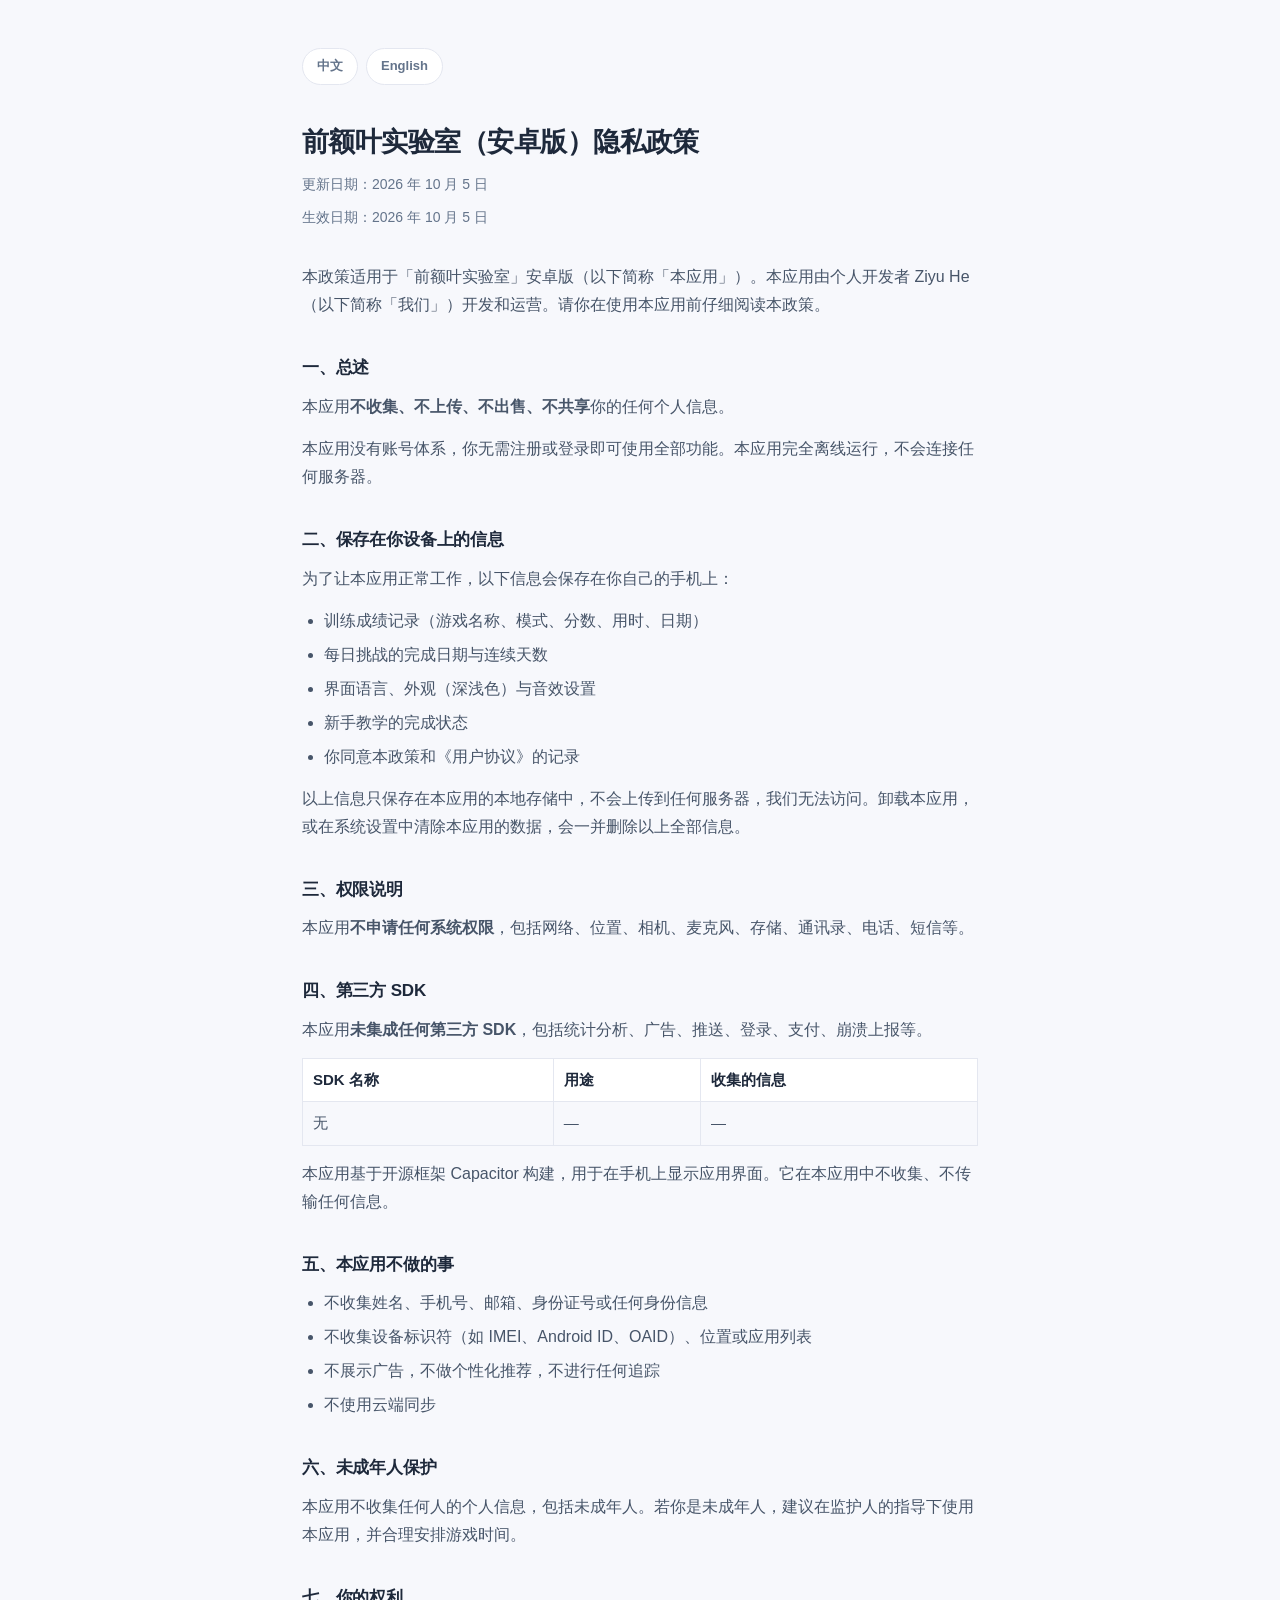
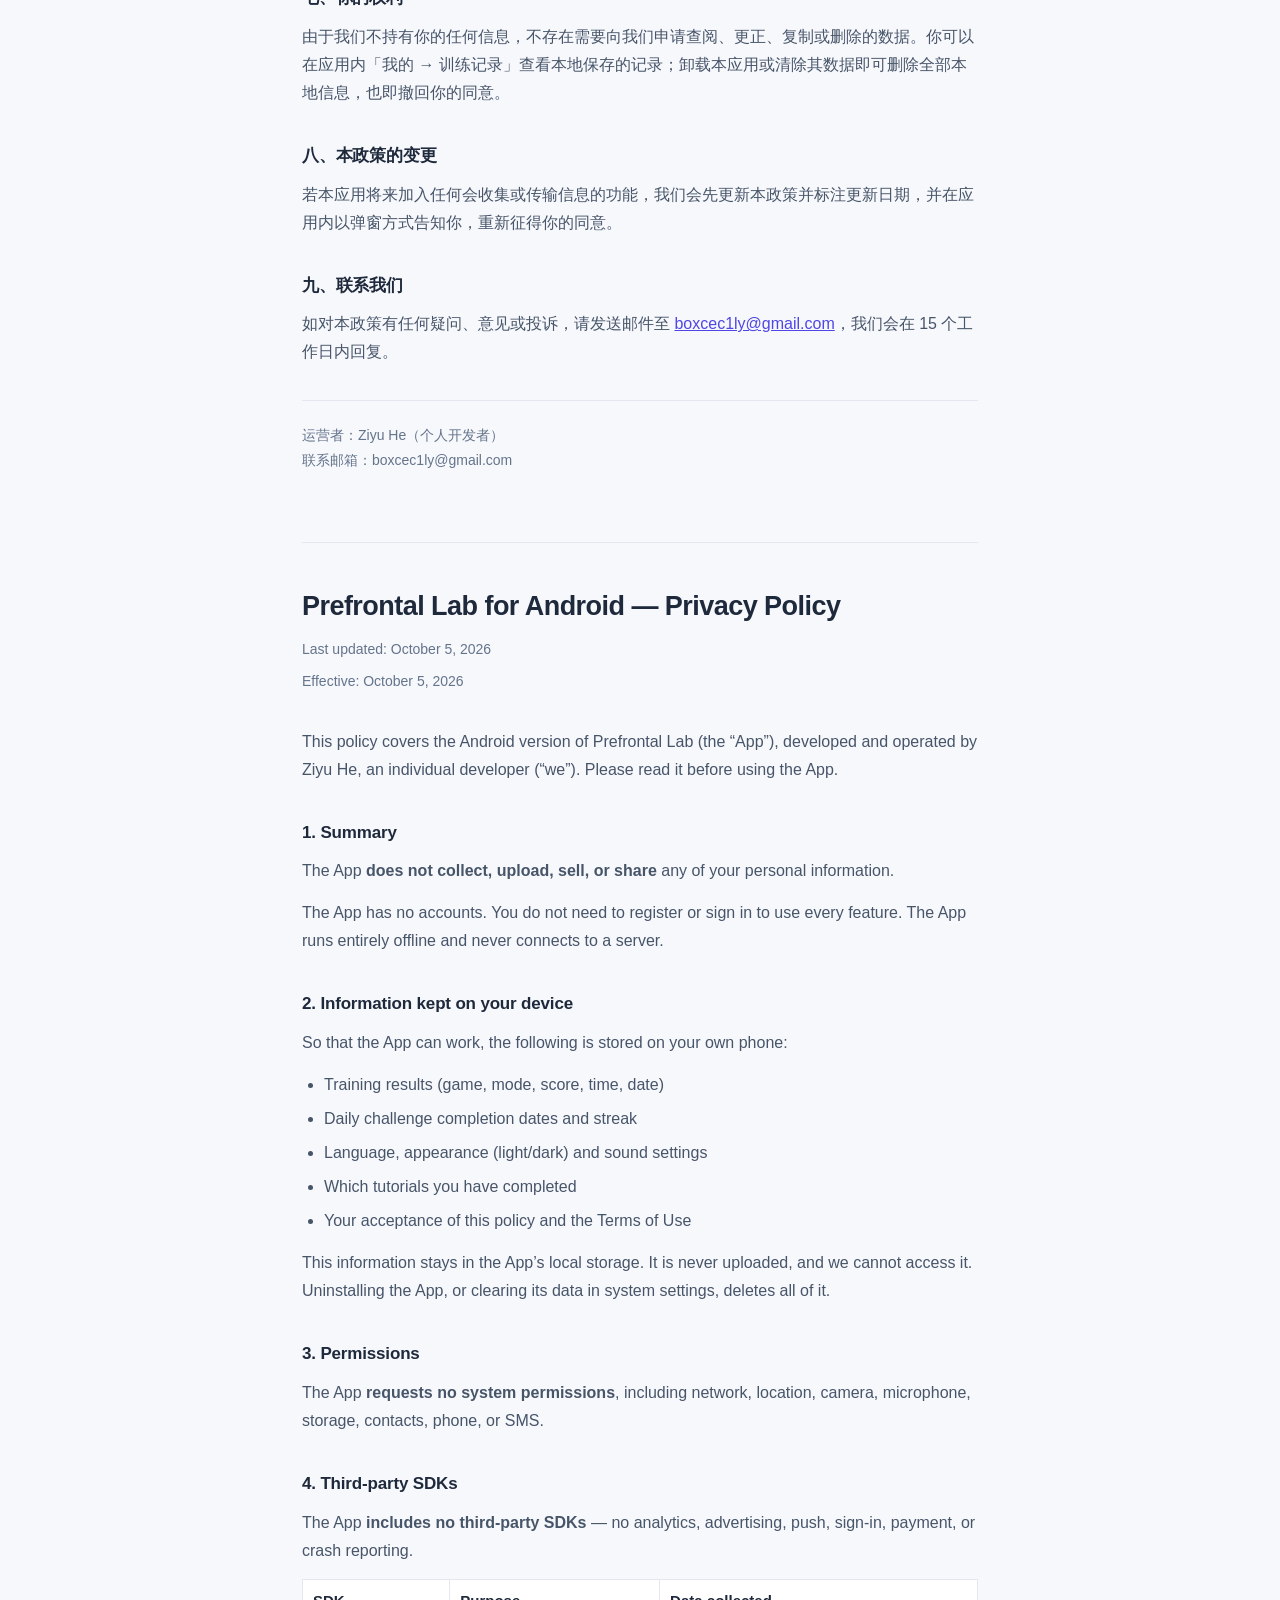
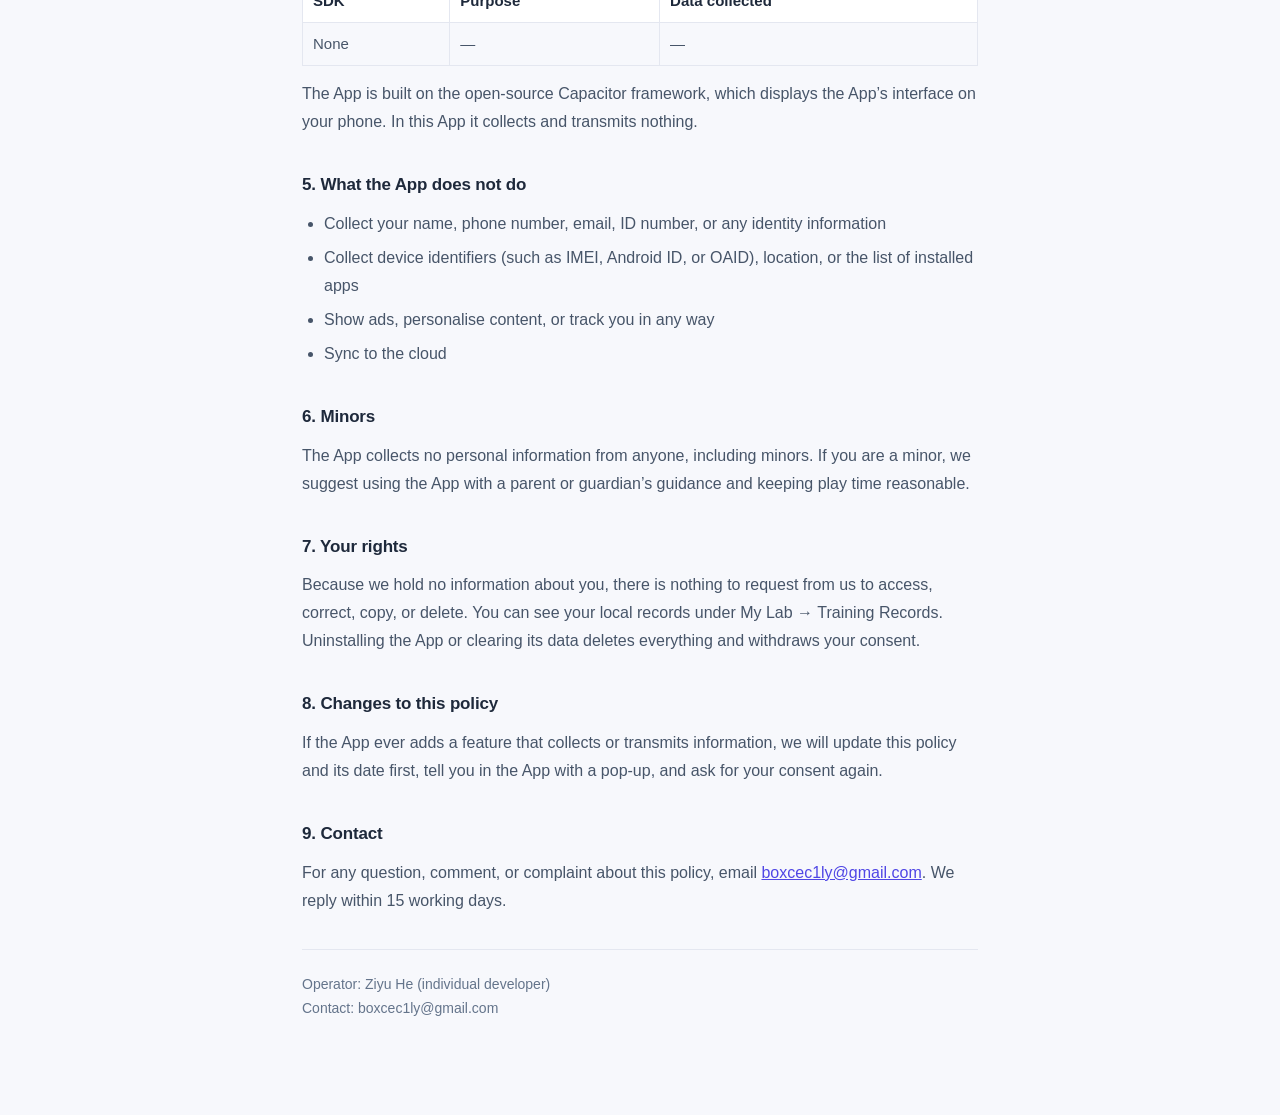
==== android-privacy.html @ dcae9379 "Add the Android privacy policy and terms of use Standalone pages for the TapTap listing and the Andr" ====
<!DOCTYPE html>
<html lang="zh-Hans">
<head>
<meta charset="utf-8">
<meta name="viewport" content="width=device-width, initial-scale=1">
<title>隐私政策（安卓版）· 前额叶实验室 / Privacy Policy (Android) · Prefrontal Lab</title>
<style>
  :root {
    --ground: #F7F8FC; --surface: #FFFFFF; --line: #E4E7F0;
    --ink: #1E293B; --soft: #475569; --muted: #64748B; --accent: #4F46E5;
  }
  @media (prefers-color-scheme: dark) {
    :root:not([data-theme="light"]) {
      --ground: #0D1119; --surface: #161B27; --line: #262E3E;
      --ink: #E8ECF5; --soft: #C3CBD9; --muted: #8D99AE; --accent: #8B92F8;
    }
  }
  :root[data-theme="dark"] {
      --ground: #0D1119; --surface: #161B27; --line: #262E3E;
      --ink: #E8ECF5; --soft: #C3CBD9; --muted: #8D99AE; --accent: #8B92F8;
    }
  * { box-sizing: border-box; }
  body {
    margin: 0; background: var(--ground); color: var(--ink);
    font-family: -apple-system, BlinkMacSystemFont, "SF Pro Text", "PingFang SC",
                 "Hiragino Sans GB", "Microsoft YaHei", "Helvetica Neue", sans-serif;
    font-size: 16px; line-height: 1.75; -webkit-font-smoothing: antialiased;
  }
  .wrap { max-width: 720px; margin: 0 auto; padding: 48px 22px 80px; }
  .lang { display: flex; gap: 8px; margin-bottom: 34px; }
  .lang a {
    padding: 6px 14px; border-radius: 99px; text-decoration: none;
    font-size: 13px; font-weight: 700; color: var(--muted);
    background: var(--surface); border: 1px solid var(--line);
  }
  .lang a:hover { color: var(--accent); border-color: var(--accent); }
  h1 { font-size: 27px; font-weight: 800; letter-spacing: -.02em; margin: 0 0 6px; }
  .updated { color: var(--muted); font-size: 14px; margin: 0 0 34px; }
  h2 { font-size: 17px; font-weight: 700; margin: 34px 0 10px; letter-spacing: -.01em; }
  p { margin: 0 0 14px; color: var(--soft); }
  ul { margin: 0 0 14px; padding-left: 22px; color: var(--soft); }
  li { margin-bottom: 6px; }
  a { color: var(--accent); }
  .entity { margin-top: 34px; padding-top: 22px; border-top: 1px solid var(--line);
            color: var(--muted); font-size: 14px; }
  section + section { margin-top: 70px; padding-top: 40px; border-top: 1px solid var(--line); }

  .meta { color: var(--muted); font-size: 14px; margin: -26px 0 34px; }
  table { width: 100%; border-collapse: collapse; margin: 0 0 14px; font-size: 15px; color: var(--soft); }
  th, td { text-align: left; padding: 8px 10px; border: 1px solid var(--line); vertical-align: top; }
  th { color: var(--ink); font-weight: 700; background: var(--surface); }
</style>
<script>
  // 安卓 App 内打开时会带上 ?theme=dark / light，让页面跟随 App 自己的深浅色设置。
  (function () {
    var m = /[?&]theme=(dark|light)/.exec(location.search);
    if (m) document.documentElement.setAttribute('data-theme', m[1]);
    // App 内打开时去掉顶部的中英切换（App 只显示当前语言那一份）。
    var l = /[?&]lang=(zh|en)/.exec(location.search);
    if (l) document.documentElement.setAttribute('data-only', l[1]);
  })();
</script>
<style>
  :root[data-only="zh"] #en, :root[data-only="en"] #zh, :root[data-only] .lang { display: none; }
  :root[data-only] .wrap { padding-top: 28px; }
</style>
</head>
<body>
<div class="wrap">
  <div class="lang">
    <a href="#zh">中文</a>
    <a href="#en">English</a>
  </div>

  <section id="zh">
    <h1>前额叶实验室（安卓版）隐私政策</h1>
    <p class="updated">更新日期：2026 年 10 月 5 日</p>
    <p class="meta">生效日期：2026 年 10 月 5 日</p>

    <p>本政策适用于「前额叶实验室」安卓版（以下简称「本应用」）。本应用由个人开发者 Ziyu He（以下简称「我们」）开发和运营。请你在使用本应用前仔细阅读本政策。</p>

    <h2>一、总述</h2>
    <p>本应用<strong>不收集、不上传、不出售、不共享</strong>你的任何个人信息。</p>
    <p>本应用没有账号体系，你无需注册或登录即可使用全部功能。本应用完全离线运行，不会连接任何服务器。</p>

    <h2>二、保存在你设备上的信息</h2>
    <p>为了让本应用正常工作，以下信息会保存在你自己的手机上：</p>
    <ul>
      <li>训练成绩记录（游戏名称、模式、分数、用时、日期）</li>
      <li>每日挑战的完成日期与连续天数</li>
      <li>界面语言、外观（深浅色）与音效设置</li>
      <li>新手教学的完成状态</li>
      <li>你同意本政策和《用户协议》的记录</li>
    </ul>
    <p>以上信息只保存在本应用的本地存储中，不会上传到任何服务器，我们无法访问。卸载本应用，或在系统设置中清除本应用的数据，会一并删除以上全部信息。</p>

    <h2>三、权限说明</h2>
    <p>本应用<strong>不申请任何系统权限</strong>，包括网络、位置、相机、麦克风、存储、通讯录、电话、短信等。</p>

    <h2>四、第三方 SDK</h2>
    <p>本应用<strong>未集成任何第三方 SDK</strong>，包括统计分析、广告、推送、登录、支付、崩溃上报等。</p>
    <table>
      <tr><th>SDK 名称</th><th>用途</th><th>收集的信息</th></tr>
      <tr><td>无</td><td>—</td><td>—</td></tr>
    </table>
    <p>本应用基于开源框架 Capacitor 构建，用于在手机上显示应用界面。它在本应用中不收集、不传输任何信息。</p>

    <h2>五、本应用不做的事</h2>
    <ul>
      <li>不收集姓名、手机号、邮箱、身份证号或任何身份信息</li>
      <li>不收集设备标识符（如 IMEI、Android ID、OAID）、位置或应用列表</li>
      <li>不展示广告，不做个性化推荐，不进行任何追踪</li>
      <li>不使用云端同步</li>
    </ul>

    <h2>六、未成年人保护</h2>
    <p>本应用不收集任何人的个人信息，包括未成年人。若你是未成年人，建议在监护人的指导下使用本应用，并合理安排游戏时间。</p>

    <h2>七、你的权利</h2>
    <p>由于我们不持有你的任何信息，不存在需要向我们申请查阅、更正、复制或删除的数据。你可以在应用内「我的 → 训练记录」查看本地保存的记录；卸载本应用或清除其数据即可删除全部本地信息，也即撤回你的同意。</p>

    <h2>八、本政策的变更</h2>
    <p>若本应用将来加入任何会收集或传输信息的功能，我们会先更新本政策并标注更新日期，并在应用内以弹窗方式告知你，重新征得你的同意。</p>

    <h2>九、联系我们</h2>
    <p>如对本政策有任何疑问、意见或投诉，请发送邮件至 <a href="mailto:boxcec1ly@gmail.com">boxcec1ly@gmail.com</a>，我们会在 15 个工作日内回复。</p>

    <p class="entity">运营者：Ziyu He（个人开发者）<br>联系邮箱：boxcec1ly@gmail.com</p>
  </section>

  <section id="en" lang="en">
    <h1>Prefrontal Lab for Android — Privacy Policy</h1>
    <p class="updated">Last updated: October 5, 2026</p>
    <p class="meta">Effective: October 5, 2026</p>

    <p>This policy covers the Android version of Prefrontal Lab (the “App”), developed and operated by Ziyu He, an individual developer (“we”). Please read it before using the App.</p>

    <h2>1. Summary</h2>
    <p>The App <strong>does not collect, upload, sell, or share</strong> any of your personal information.</p>
    <p>The App has no accounts. You do not need to register or sign in to use every feature. The App runs entirely offline and never connects to a server.</p>

    <h2>2. Information kept on your device</h2>
    <p>So that the App can work, the following is stored on your own phone:</p>
    <ul>
      <li>Training results (game, mode, score, time, date)</li>
      <li>Daily challenge completion dates and streak</li>
      <li>Language, appearance (light/dark) and sound settings</li>
      <li>Which tutorials you have completed</li>
      <li>Your acceptance of this policy and the Terms of Use</li>
    </ul>
    <p>This information stays in the App’s local storage. It is never uploaded, and we cannot access it. Uninstalling the App, or clearing its data in system settings, deletes all of it.</p>

    <h2>3. Permissions</h2>
    <p>The App <strong>requests no system permissions</strong>, including network, location, camera, microphone, storage, contacts, phone, or SMS.</p>

    <h2>4. Third-party SDKs</h2>
    <p>The App <strong>includes no third-party SDKs</strong> — no analytics, advertising, push, sign-in, payment, or crash reporting.</p>
    <table>
      <tr><th>SDK</th><th>Purpose</th><th>Data collected</th></tr>
      <tr><td>None</td><td>—</td><td>—</td></tr>
    </table>
    <p>The App is built on the open-source Capacitor framework, which displays the App’s interface on your phone. In this App it collects and transmits nothing.</p>

    <h2>5. What the App does not do</h2>
    <ul>
      <li>Collect your name, phone number, email, ID number, or any identity information</li>
      <li>Collect device identifiers (such as IMEI, Android ID, or OAID), location, or the list of installed apps</li>
      <li>Show ads, personalise content, or track you in any way</li>
      <li>Sync to the cloud</li>
    </ul>

    <h2>6. Minors</h2>
    <p>The App collects no personal information from anyone, including minors. If you are a minor, we suggest using the App with a parent or guardian’s guidance and keeping play time reasonable.</p>

    <h2>7. Your rights</h2>
    <p>Because we hold no information about you, there is nothing to request from us to access, correct, copy, or delete. You can see your local records under My Lab → Training Records. Uninstalling the App or clearing its data deletes everything and withdraws your consent.</p>

    <h2>8. Changes to this policy</h2>
    <p>If the App ever adds a feature that collects or transmits information, we will update this policy and its date first, tell you in the App with a pop-up, and ask for your consent again.</p>

    <h2>9. Contact</h2>
    <p>For any question, comment, or complaint about this policy, email <a href="mailto:boxcec1ly@gmail.com">boxcec1ly@gmail.com</a>. We reply within 15 working days.</p>

    <p class="entity">Operator: Ziyu He (individual developer)<br>Contact: boxcec1ly@gmail.com</p>
  </section>
</div>
</body>
</html>
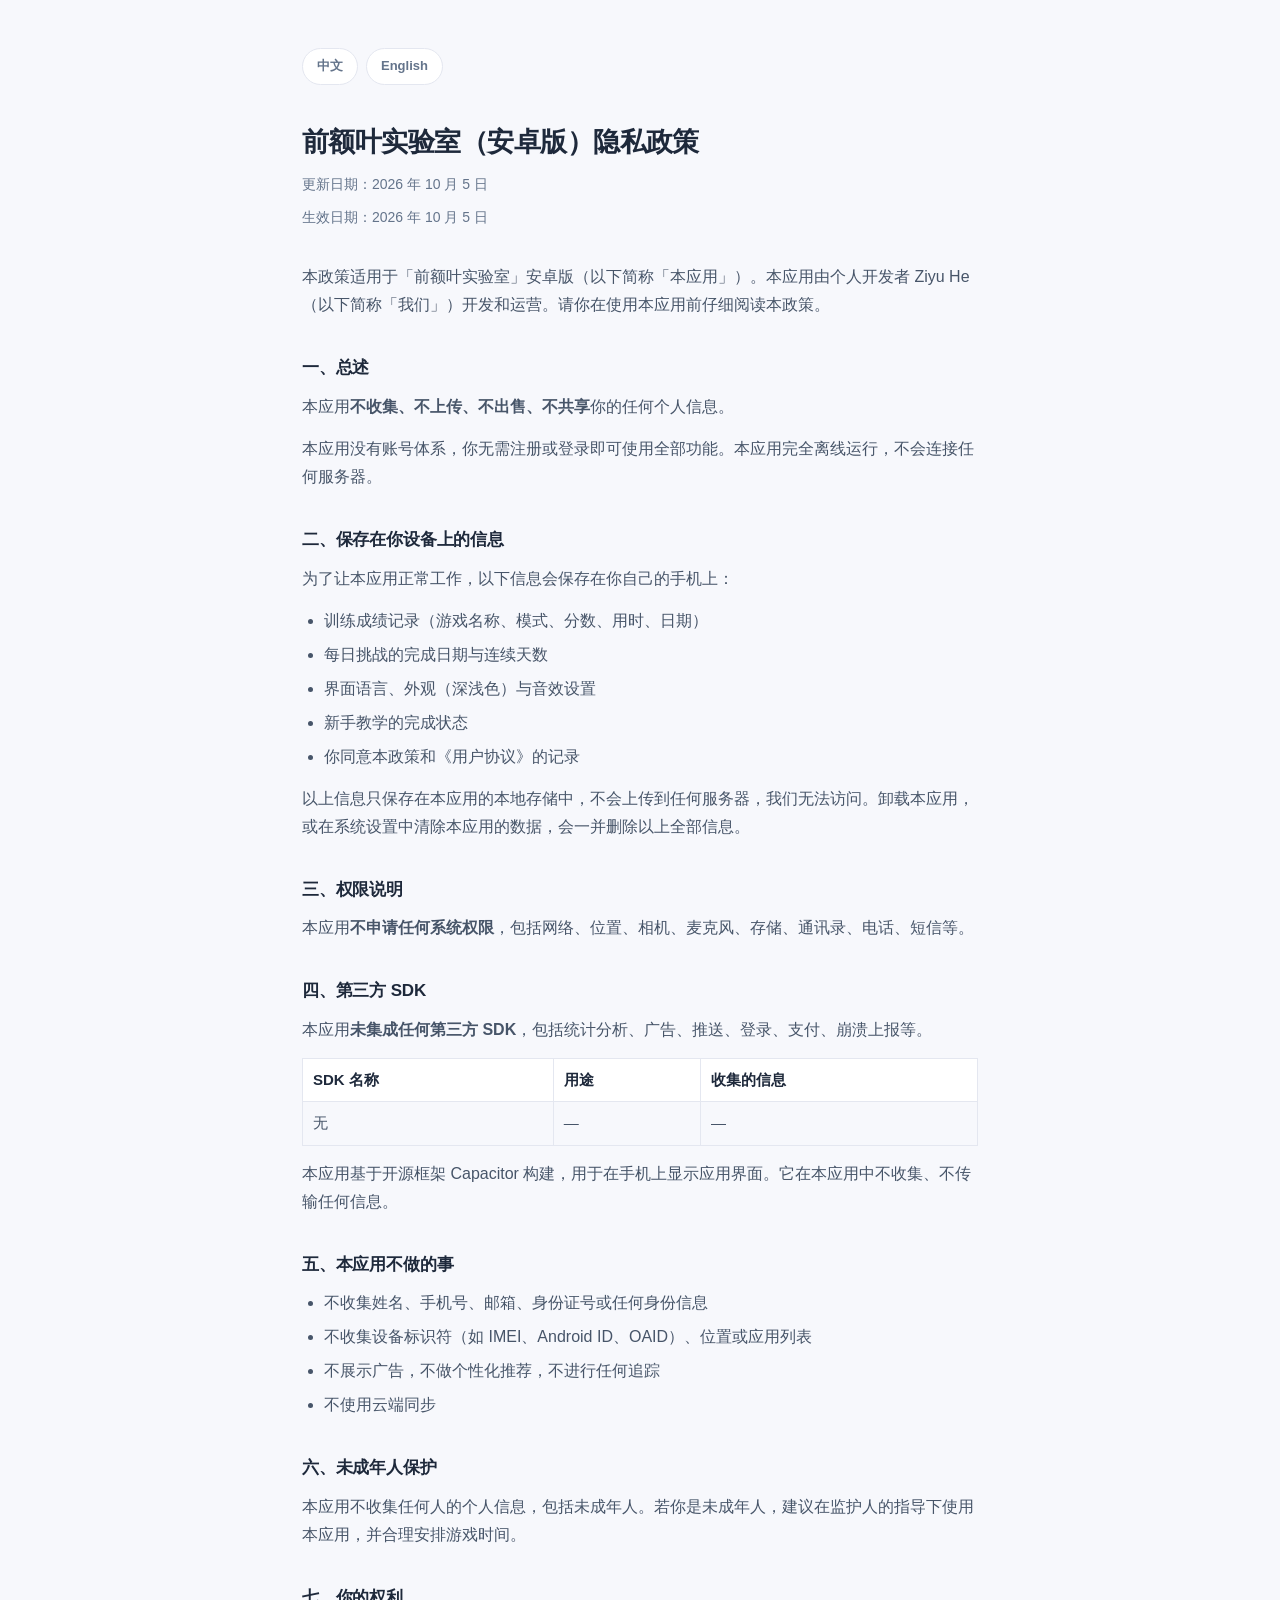
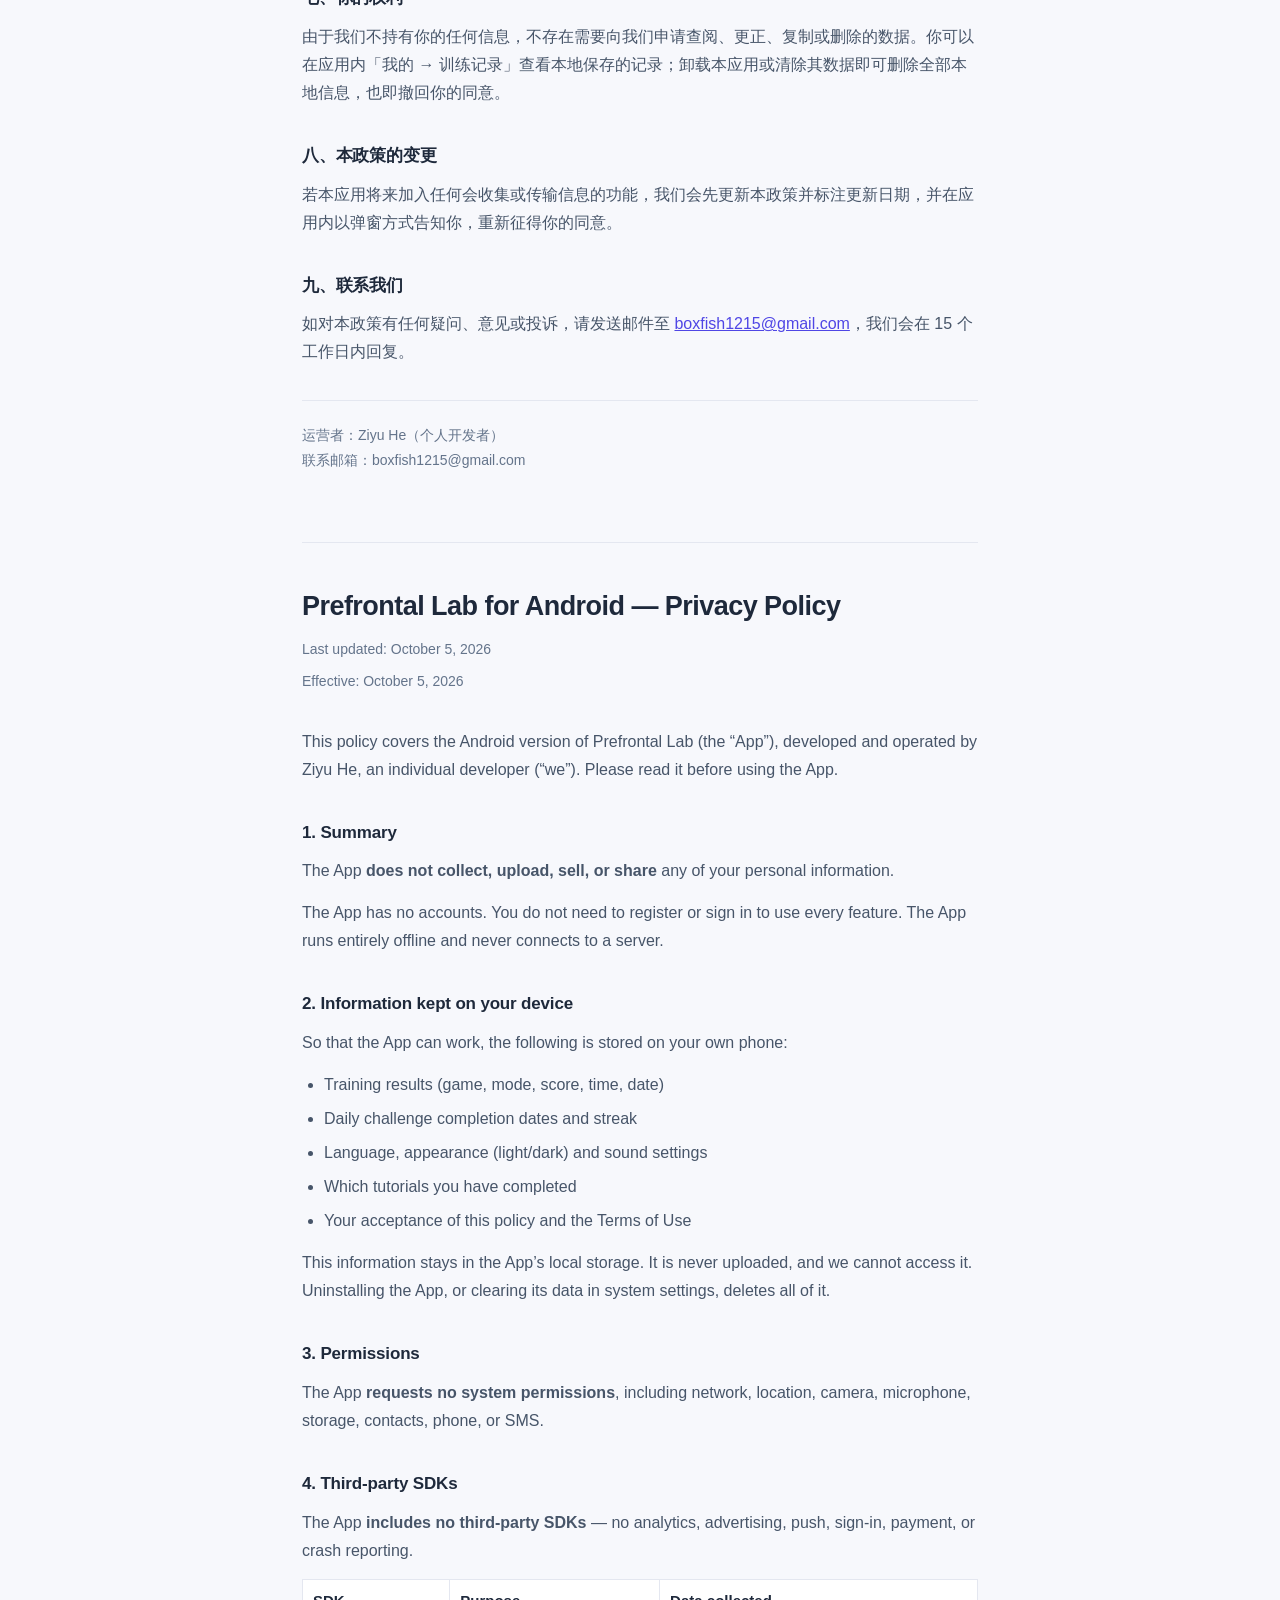
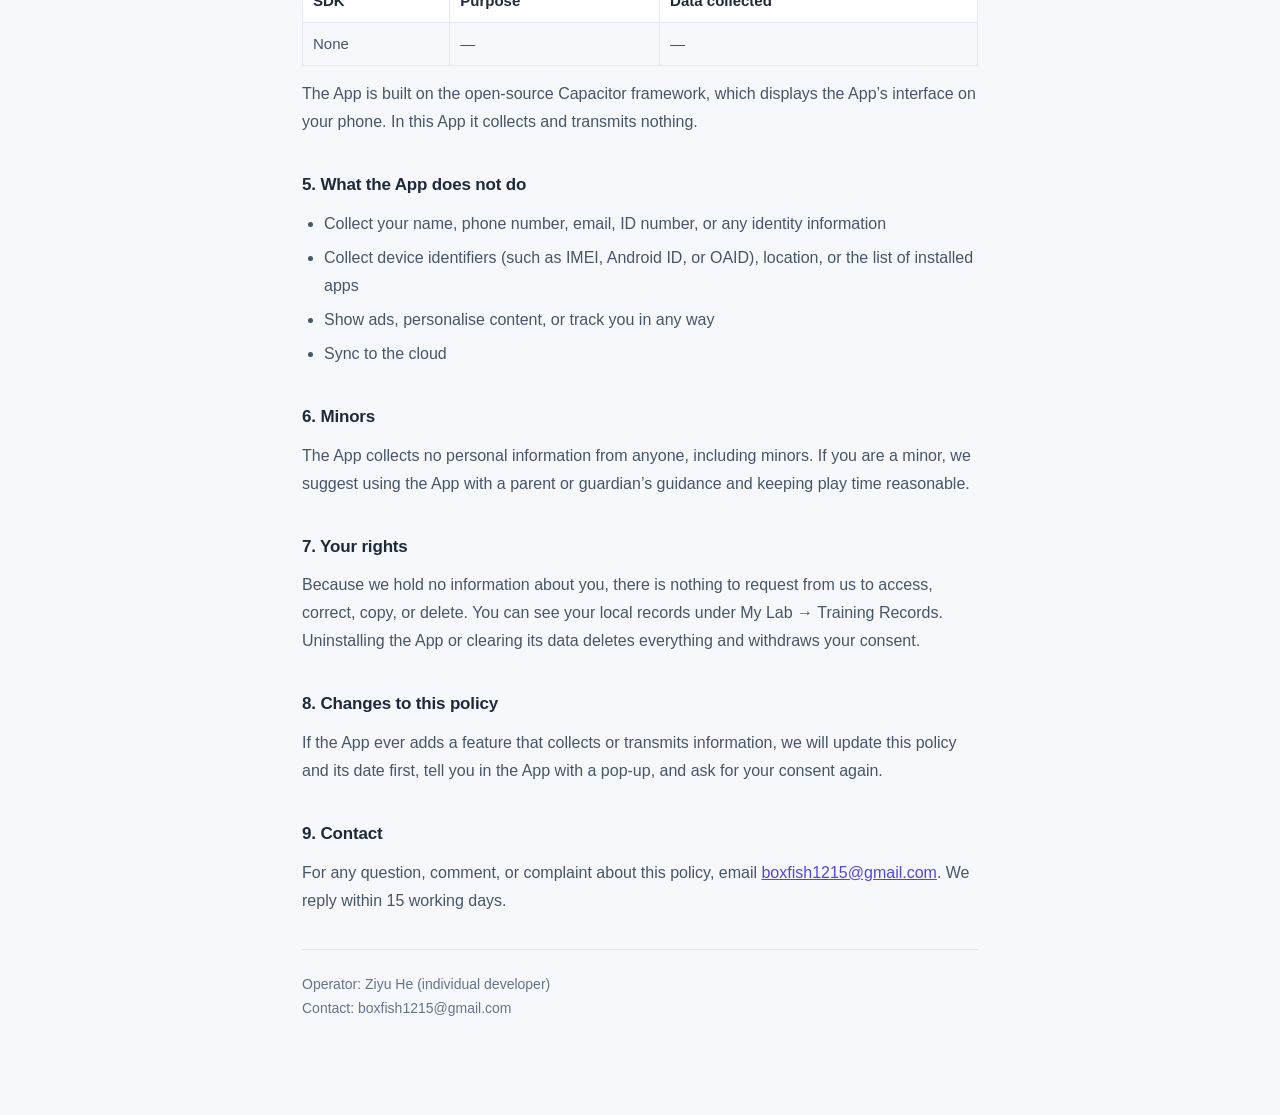
==== commit 6c051a84: "Keep the training daily card compact on phones, and change the Android contact email The purple dail" ====
--- a/android-privacy.html
+++ b/android-privacy.html
@@ -123,9 +123,9 @@
     <p>若本应用将来加入任何会收集或传输信息的功能，我们会先更新本政策并标注更新日期，并在应用内以弹窗方式告知你，重新征得你的同意。</p>
 
     <h2>九、联系我们</h2>
-    <p>如对本政策有任何疑问、意见或投诉，请发送邮件至 <a href="mailto:boxcec1ly@gmail.com">boxcec1ly@gmail.com</a>，我们会在 15 个工作日内回复。</p>
+    <p>如对本政策有任何疑问、意见或投诉，请发送邮件至 <a href="mailto:boxfish1215@gmail.com">boxfish1215@gmail.com</a>，我们会在 15 个工作日内回复。</p>
 
-    <p class="entity">运营者：Ziyu He（个人开发者）<br>联系邮箱：boxcec1ly@gmail.com</p>
+    <p class="entity">运营者：Ziyu He（个人开发者）<br>联系邮箱：boxfish1215@gmail.com</p>
   </section>
 
   <section id="en" lang="en">
@@ -179,9 +179,9 @@
     <p>If the App ever adds a feature that collects or transmits information, we will update this policy and its date first, tell you in the App with a pop-up, and ask for your consent again.</p>
 
     <h2>9. Contact</h2>
-    <p>For any question, comment, or complaint about this policy, email <a href="mailto:boxcec1ly@gmail.com">boxcec1ly@gmail.com</a>. We reply within 15 working days.</p>
+    <p>For any question, comment, or complaint about this policy, email <a href="mailto:boxfish1215@gmail.com">boxfish1215@gmail.com</a>. We reply within 15 working days.</p>
 
-    <p class="entity">Operator: Ziyu He (individual developer)<br>Contact: boxcec1ly@gmail.com</p>
+    <p class="entity">Operator: Ziyu He (individual developer)<br>Contact: boxfish1215@gmail.com</p>
   </section>
 </div>
 </body>
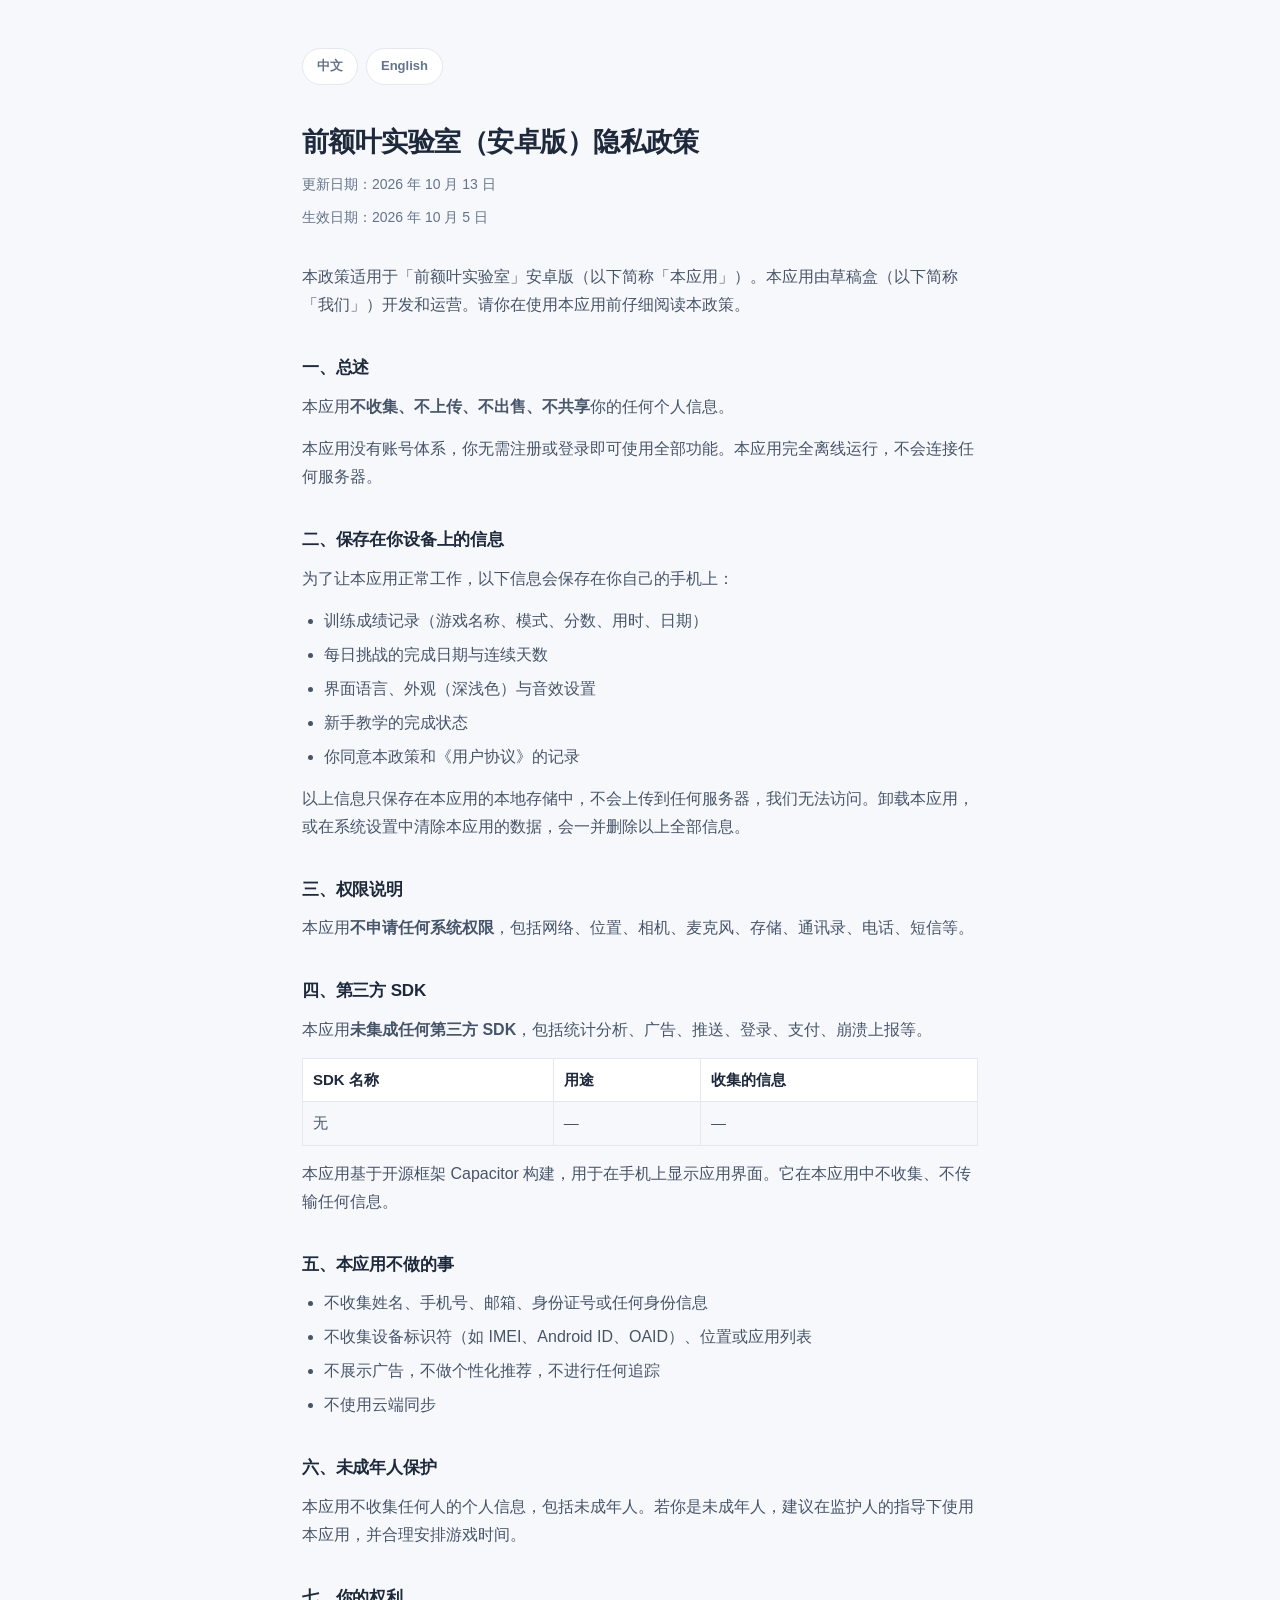
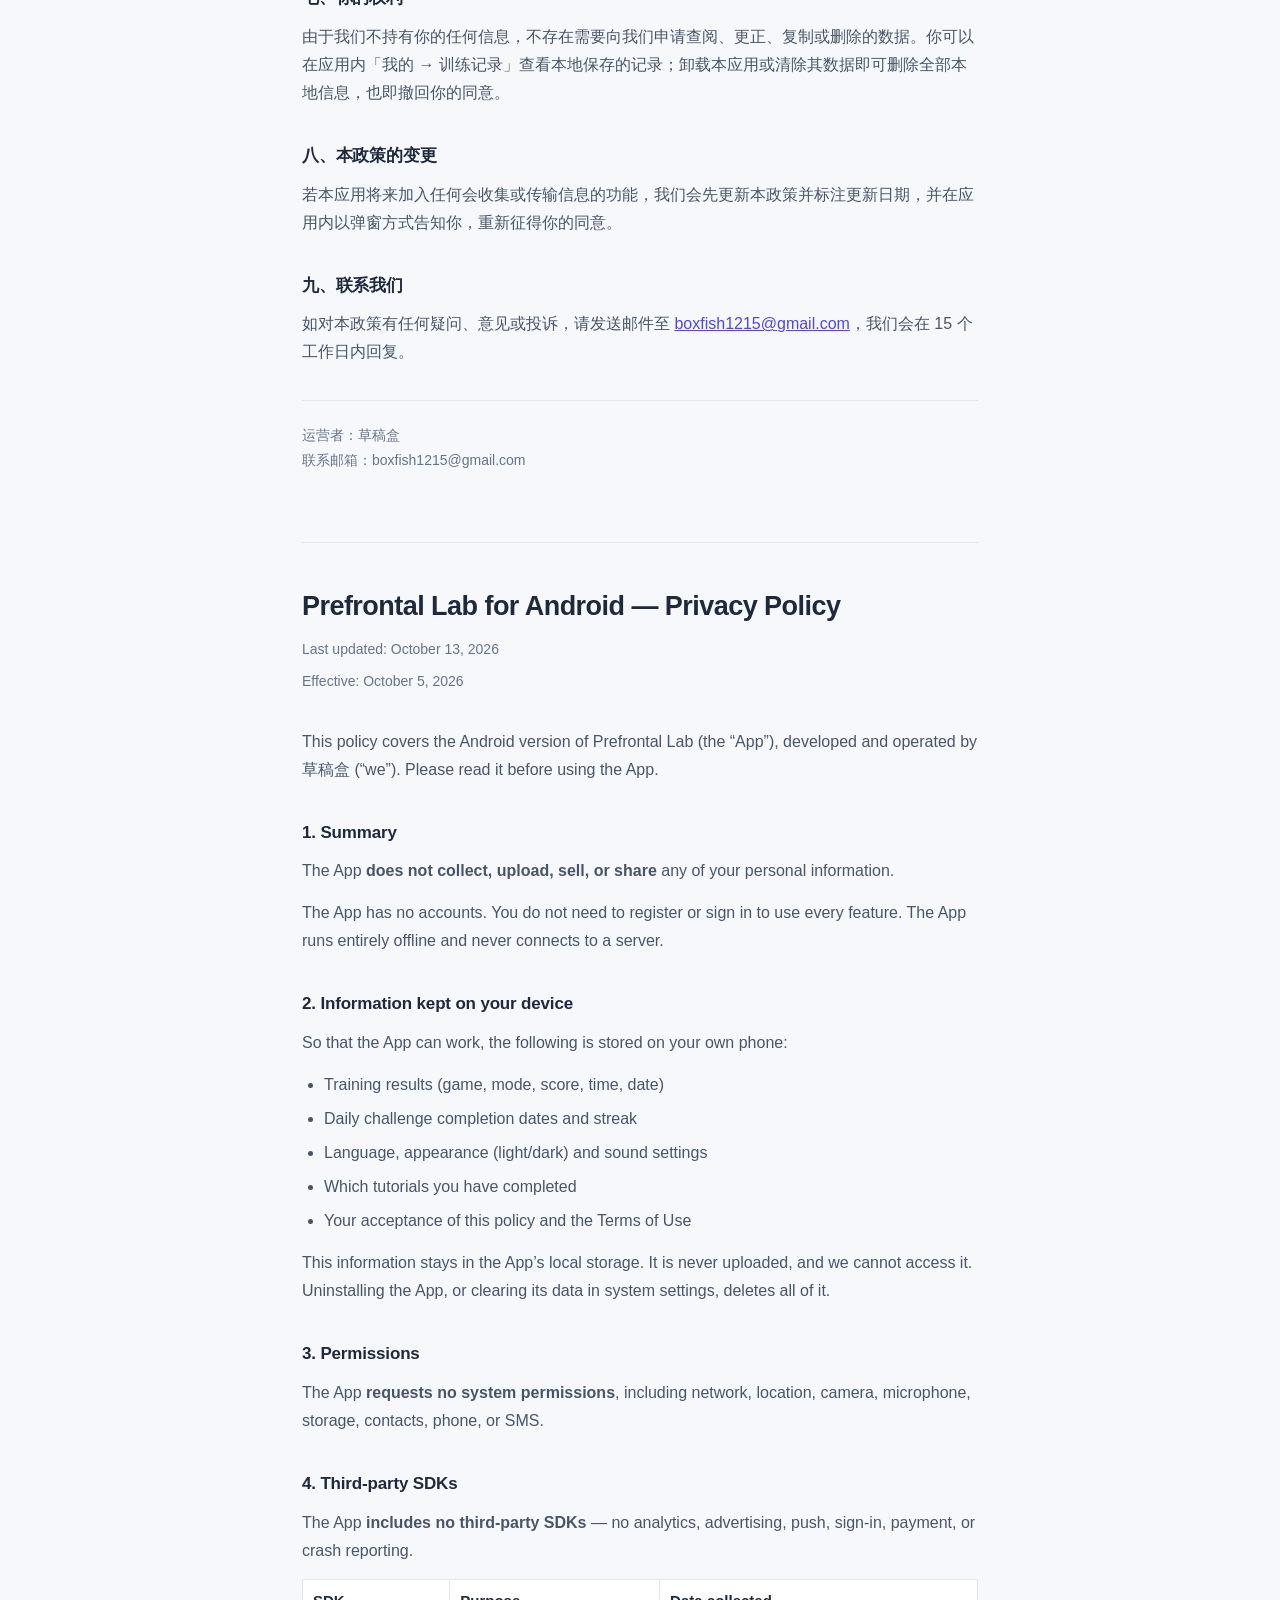
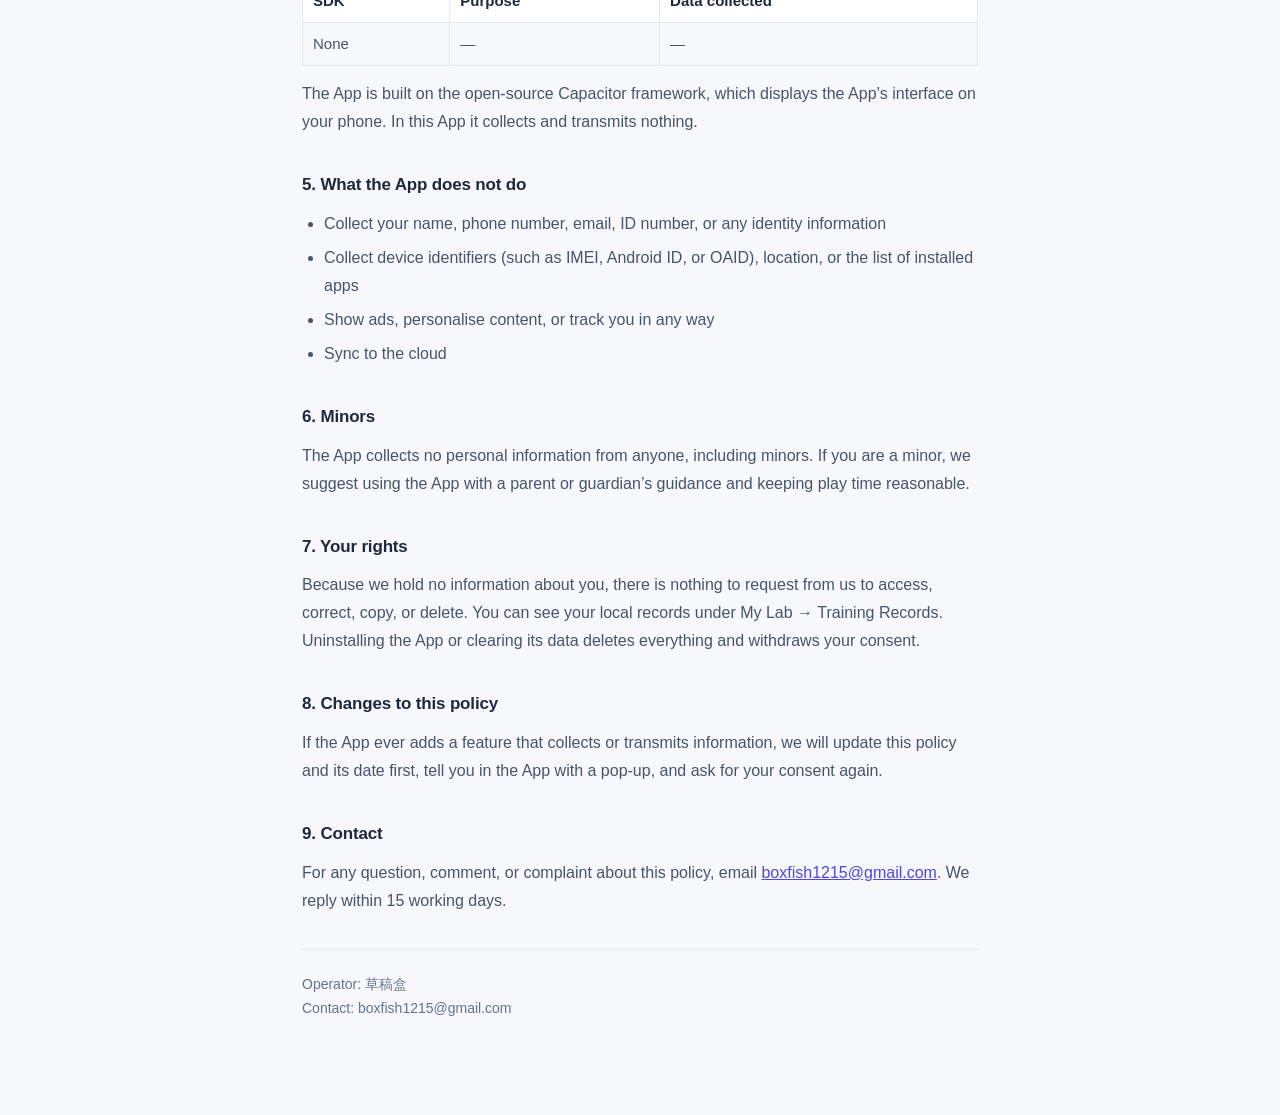
==== commit 86217059: "Name 草稿盒 as the operator in the Android privacy policy and terms TapTap rejected the first submissio" ====
--- a/android-privacy.html
+++ b/android-privacy.html
@@ -74,10 +74,10 @@
 
   <section id="zh">
     <h1>前额叶实验室（安卓版）隐私政策</h1>
-    <p class="updated">更新日期：2026 年 10 月 5 日</p>
+    <p class="updated">更新日期：2026 年 10 月 13 日</p>
     <p class="meta">生效日期：2026 年 10 月 5 日</p>
 
-    <p>本政策适用于「前额叶实验室」安卓版（以下简称「本应用」）。本应用由个人开发者 Ziyu He（以下简称「我们」）开发和运营。请你在使用本应用前仔细阅读本政策。</p>
+    <p>本政策适用于「前额叶实验室」安卓版（以下简称「本应用」）。本应用由草稿盒（以下简称「我们」）开发和运营。请你在使用本应用前仔细阅读本政策。</p>
 
     <h2>一、总述</h2>
     <p>本应用<strong>不收集、不上传、不出售、不共享</strong>你的任何个人信息。</p>
@@ -125,15 +125,15 @@
     <h2>九、联系我们</h2>
     <p>如对本政策有任何疑问、意见或投诉，请发送邮件至 <a href="mailto:boxfish1215@gmail.com">boxfish1215@gmail.com</a>，我们会在 15 个工作日内回复。</p>
 
-    <p class="entity">运营者：Ziyu He（个人开发者）<br>联系邮箱：boxfish1215@gmail.com</p>
+    <p class="entity">运营者：草稿盒<br>联系邮箱：boxfish1215@gmail.com</p>
   </section>
 
   <section id="en" lang="en">
     <h1>Prefrontal Lab for Android — Privacy Policy</h1>
-    <p class="updated">Last updated: October 5, 2026</p>
+    <p class="updated">Last updated: October 13, 2026</p>
     <p class="meta">Effective: October 5, 2026</p>
 
-    <p>This policy covers the Android version of Prefrontal Lab (the “App”), developed and operated by Ziyu He, an individual developer (“we”). Please read it before using the App.</p>
+    <p>This policy covers the Android version of Prefrontal Lab (the “App”), developed and operated by 草稿盒 (“we”). Please read it before using the App.</p>
 
     <h2>1. Summary</h2>
     <p>The App <strong>does not collect, upload, sell, or share</strong> any of your personal information.</p>
@@ -181,7 +181,7 @@
     <h2>9. Contact</h2>
     <p>For any question, comment, or complaint about this policy, email <a href="mailto:boxfish1215@gmail.com">boxfish1215@gmail.com</a>. We reply within 15 working days.</p>
 
-    <p class="entity">Operator: Ziyu He (individual developer)<br>Contact: boxfish1215@gmail.com</p>
+    <p class="entity">Operator: 草稿盒<br>Contact: boxfish1215@gmail.com</p>
   </section>
 </div>
 </body>
